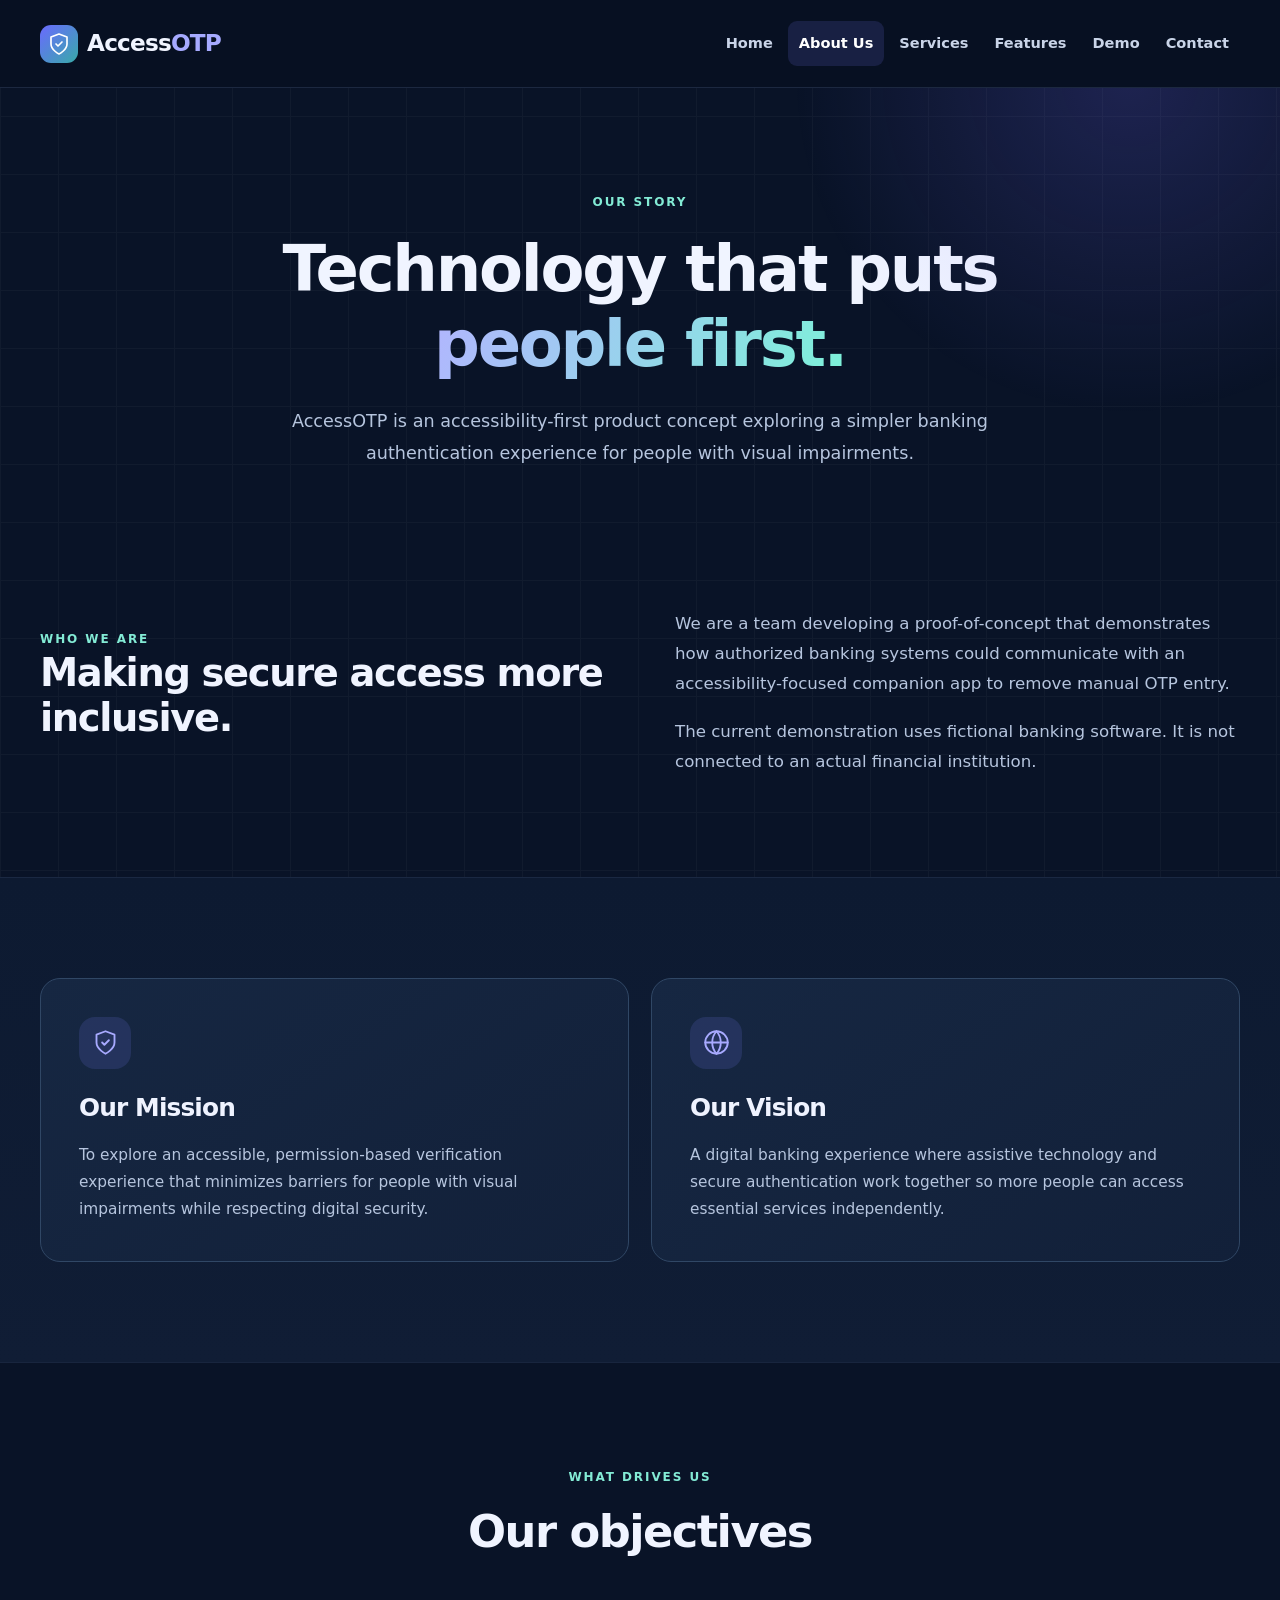
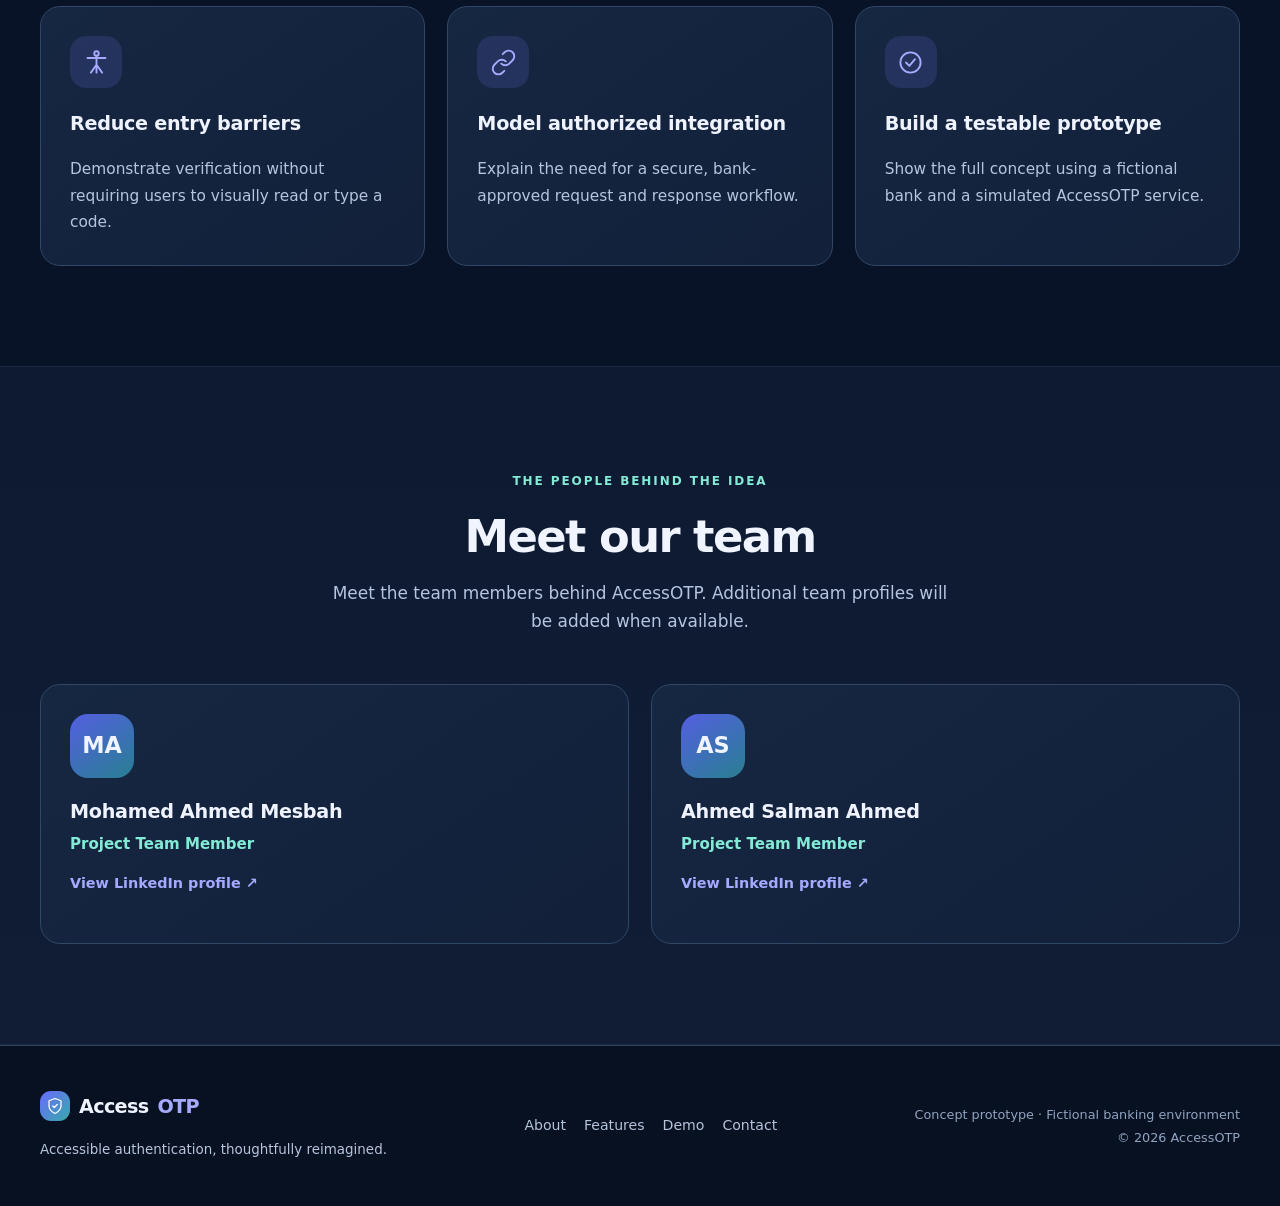
==== about.html @ 2754463b "Add files via upload Initial AccessOTP website" ====
<!doctype html>
<html lang="en">
<head>
  <meta charset="utf-8">
  <meta name="viewport" content="width=device-width, initial-scale=1">
  <meta name="theme-color" content="#091327">
  <meta name="description" content="Learn about AccessOTP, our mission, vision, project objectives, and the team building our accessible authentication concept.">
  <title>About our mission and team | AccessOTP</title>
  <link rel="icon" href="assets/favicon.svg" type="image/svg+xml">
  <link rel="stylesheet" href="style.css">
  <script defer src="config.js"></script>
  <script defer src="app.js"></script>
</head>
<body class="page-about">
  <a class="skip-link" href="#main-content">Skip to main content</a>
  <header class="site-header" id="site-header">
    <div class="container nav-inner">
      <a class="brand" href="index.html" aria-label="AccessOTP home">
        <span class="brand-mark" aria-hidden="true"><svg class="icon " viewBox="0 0 24 24" fill="none" stroke="currentColor" stroke-width="1.65" stroke-linecap="round" stroke-linejoin="round" aria-hidden="true"><path d="M12 22s8-4 8-10V5l-8-3-8 3v7c0 6 8 10 8 10Z"/><path d="m9 12 2 2 4-4"/></svg></span>
        <span>Access<span class="brand-accent">OTP</span></span>
      </a>
      <button type="button" class="menu-toggle" id="menu-toggle" aria-controls="site-nav" aria-expanded="false" aria-label="Open navigation menu">
        <span></span><span></span><span></span>
      </button>
      <nav class="site-nav" id="site-nav" aria-label="Main navigation">
      
        <a href="index.html" >Home</a>
      
        <a href="about.html" aria-current="page">About Us</a>
      
        <a href="services.html" >Services</a>
      
        <a href="features.html" >Features</a>
      
        <a href="demo.html" >Demo</a>
      
        <a href="contact.html" >Contact</a>
      
      </nav>
    </div>
  </header>
  <main id="main-content">
  
<section class="page-hero section-glow"><div class="container narrow"><span class="eyebrow">OUR STORY</span><h1>Technology that puts <span class="gradient-text">people first.</span></h1><p>AccessOTP is an accessibility-first product concept exploring a simpler banking authentication experience for people with visual impairments.</p></div></section>
<section class="section section-compact"><div class="container split about-intro"><div><span class="eyebrow">WHO WE ARE</span><h2>Making secure access more inclusive.</h2></div><div><p>We are a team developing a proof-of-concept that demonstrates how authorized banking systems could communicate with an accessibility-focused companion app to remove manual OTP entry.</p><p>The current demonstration uses fictional banking software. It is not connected to an actual financial institution.</p></div></div></section>
<section class="section alt-section"><div class="container cards two"><article class="card roomy"><div class="card-icon"><svg class="icon " viewBox="0 0 24 24" fill="none" stroke="currentColor" stroke-width="1.65" stroke-linecap="round" stroke-linejoin="round" aria-hidden="true"><path d="M12 22s8-4 8-10V5l-8-3-8 3v7c0 6 8 10 8 10Z"/><path d="m9 12 2 2 4-4"/></svg></div><h2>Our Mission</h2><p>To explore an accessible, permission-based verification experience that minimizes barriers for people with visual impairments while respecting digital security.</p></article><article class="card roomy"><div class="card-icon"><svg class="icon " viewBox="0 0 24 24" fill="none" stroke="currentColor" stroke-width="1.65" stroke-linecap="round" stroke-linejoin="round" aria-hidden="true"><circle cx="12" cy="12" r="10"/><path d="M2 12h20M12 2a15 15 0 0 1 0 20M12 2a15 15 0 0 0 0 20"/></svg></div><h2>Our Vision</h2><p>A digital banking experience where assistive technology and secure authentication work together so more people can access essential services independently.</p></article></div></section>
<section class="section"><div class="container"><div class="section-heading center"><span class="eyebrow">WHAT DRIVES US</span><h2>Our objectives</h2></div><div class="cards three"><article class="card"><div class="card-icon"><svg class="icon " viewBox="0 0 24 24" fill="none" stroke="currentColor" stroke-width="1.65" stroke-linecap="round" stroke-linejoin="round" aria-hidden="true"><circle cx="12" cy="4" r="2"/><path d="M4 8h16M12 6v15M7 21l5-7 5 7"/></svg></div><h3>Reduce entry barriers</h3><p>Demonstrate verification without requiring users to visually read or type a code.</p></article><article class="card"><div class="card-icon"><svg class="icon " viewBox="0 0 24 24" fill="none" stroke="currentColor" stroke-width="1.65" stroke-linecap="round" stroke-linejoin="round" aria-hidden="true"><path d="M10 13a5 5 0 0 0 7.1 0l3-3A5 5 0 0 0 13 2.9l-1.7 1.7M14 11a5 5 0 0 0-7.1 0l-3 3A5 5 0 1 0 11 21.1l1.7-1.7"/></svg></div><h3>Model authorized integration</h3><p>Explain the need for a secure, bank-approved request and response workflow.</p></article><article class="card"><div class="card-icon"><svg class="icon " viewBox="0 0 24 24" fill="none" stroke="currentColor" stroke-width="1.65" stroke-linecap="round" stroke-linejoin="round" aria-hidden="true"><circle cx="12" cy="12" r="9"/><path d="m8 12 3 3 5-6"/></svg></div><h3>Build a testable prototype</h3><p>Show the full concept using a fictional bank and a simulated AccessOTP service.</p></article></div></div></section>
<section class="section alt-section"><div class="container"><div class="section-heading center"><span class="eyebrow">THE PEOPLE BEHIND THE IDEA</span><h2>Meet our team</h2><p>Meet the team members behind AccessOTP. Additional team profiles will be added when available.</p></div><div class="cards two team-grid" id="team-grid" aria-label="Team members"></div></div></section>

  </main>
  <footer class="site-footer">
    <div class="container footer-inner">
      <div>
        <a class="brand brand-footer" href="index.html"><span class="brand-mark"><svg class="icon " viewBox="0 0 24 24" fill="none" stroke="currentColor" stroke-width="1.65" stroke-linecap="round" stroke-linejoin="round" aria-hidden="true"><path d="M12 22s8-4 8-10V5l-8-3-8 3v7c0 6 8 10 8 10Z"/><path d="m9 12 2 2 4-4"/></svg></span> Access<span class="brand-accent">OTP</span></a>
        <p>Accessible authentication, thoughtfully reimagined.</p>
      </div>
      <div class="footer-nav"><a href="about.html">About</a><a href="features.html">Features</a><a href="demo.html">Demo</a><a href="contact.html">Contact</a></div>
      <div class="footer-note">Concept prototype · Fictional banking environment<br>© 2026 AccessOTP</div>
    </div>
  </footer>
</body>
</html>
---- style.css ----
/* AccessOTP — static, accessible startup website */
:root{--bg:#091327;--bg-2:#0d1930;--surface:#12213c;--surface-2:#182b49;--line:#2b4061;--text:#f0f4ff;--muted:#b6c5de;--subtle:#93a6c4;--violet:#a6aaff;--accent:#7b75ff;--mint:#83ebd5;--radius:20px;--shadow:0 25px 90px rgba(0,0,0,.22)}
*{box-sizing:border-box}html{scroll-behavior:smooth}body{margin:0;background:var(--bg);color:var(--text);font:16px/1.65 system-ui,-apple-system,'Segoe UI',Arial,sans-serif;-webkit-font-smoothing:antialiased}body::before{content:"";position:fixed;inset:0;pointer-events:none;opacity:.035;background-image:linear-gradient(90deg,#fff 1px,transparent 1px),linear-gradient(#fff 1px,transparent 1px);background-size:58px 58px;z-index:-1}a{color:inherit}button,input,select,textarea{font:inherit}button{cursor:pointer}button:disabled{cursor:not-allowed}svg.icon{width:23px;height:23px;flex-shrink:0}p{color:var(--muted);margin:0 0 18px}h1,h2,h3{line-height:1.16;letter-spacing:-.035em;margin:0 0 20px}h1{font-size:clamp(2.7rem,5vw,4.6rem)}h2{font-size:clamp(2rem,3.5vw,3.1rem)}h3{font-size:1.2rem;letter-spacing:-.015em}strong{font-weight:700;color:var(--text)}.container{max-width:1200px;width:calc(100% - 48px);margin:0 auto}.narrow{max-width:850px;text-align:center}.skip-link{position:absolute;left:10px;top:-80px;z-index:1000;background:#fff;color:#0d1930;padding:12px 20px;border-radius:6px}.skip-link:focus{top:8px}:focus-visible{outline:3px solid var(--mint);outline-offset:4px}.site-header{height:88px;position:sticky;top:0;z-index:50;background:rgba(8,17,35,.97);border-bottom:1px solid rgba(112,136,185,.2);backdrop-filter:blur(18px)}.nav-inner{height:100%;display:flex;align-items:center;justify-content:space-between;gap:20px}.brand{font-weight:800;font-size:1.45rem;display:inline-flex;align-items:center;gap:9px;text-decoration:none;white-space:nowrap;letter-spacing:-.035em;color:var(--text)}.brand-accent{color:var(--violet)}.brand-mark{width:38px;height:38px;border-radius:11px;display:inline-grid;place-items:center;color:white;background:linear-gradient(135deg,#6a6aff,#38aaa9)}.brand-mark .icon{width:24px;height:24px}.site-nav{display:flex;align-items:center;gap:4px}.site-nav a{padding:10px 11px;border-radius:9px;text-decoration:none;font-size:.91rem;font-weight:600;color:#c9d4e8;transition:background .2s,color .2s}.site-nav a:hover,.site-nav a[aria-current=page]{color:white;background:rgba(124,120,255,.15)}.menu-toggle{display:none}.section{padding:100px 0}.section-compact{padding-top:72px}.alt-section{background:linear-gradient(180deg,#0d1a31,#101d35);border-top:1px solid rgba(114,139,180,.1);border-bottom:1px solid rgba(114,139,180,.1)}.section-glow{position:relative;overflow:hidden}.section-glow::before{content:"";position:absolute;width:700px;height:700px;right:-200px;top:-360px;border-radius:50%;background:radial-gradient(circle,rgba(114,102,248,.2),transparent 68%);pointer-events:none}.gradient-text{background:linear-gradient(115deg,#b2b5ff,#7cf2d8);color:transparent;-webkit-background-clip:text;background-clip:text}.eyebrow{display:inline-flex;align-items:center;gap:10px;color:var(--mint);font-size:.75rem;font-weight:800;letter-spacing:.16em;text-transform:uppercase}.eyebrow-dot{width:8px;height:8px;border-radius:50%;background:var(--mint);box-shadow:0 0 16px var(--mint)}.section-heading{max-width:720px;margin-bottom:46px}.section-heading h2{margin:17px 0}.section-heading.center{text-align:center;margin:0 auto 48px}.section-heading.center p{max-width:620px;margin:auto}.section-heading p{font-size:1.06rem}.hero-section{min-height:670px;display:flex;align-items:center;padding:98px 0 105px}.hero-grid{display:grid;grid-template-columns:1.1fr .9fr;align-items:center;gap:55px}.hero-content h1{margin:21px 0 26px;max-width:650px}.lead{font-size:1.14rem;line-height:1.85;max-width:635px}.button-group{display:flex;flex-wrap:wrap;gap:14px;margin:36px 0 27px}.btn{display:inline-flex;align-items:center;justify-content:center;gap:10px;padding:14px 23px;min-height:54px;border-radius:12px;text-decoration:none;font-weight:750;font-size:.96rem;border:1px solid transparent;transition:transform .2s,background .2s,box-shadow .2s}.btn .icon{width:19px;height:19px}.btn:hover{transform:translateY(-2px)}.btn-primary{color:#fff;background:linear-gradient(110deg,#6867f5,#555ee0);box-shadow:0 12px 30px rgba(93,94,246,.21)}.btn-primary:hover{box-shadow:0 14px 34px rgba(93,94,246,.33)}.btn-outline{color:var(--text);background:rgba(22,36,62,.8);border-color:#435980}.btn-outline:hover{background:#223454}.btn-text{border:0;background:transparent;color:var(--muted);min-height:44px}.btn-text:hover{color:white}.btn-full{width:100%}.hero-disclaimer{display:flex;align-items:center;gap:9px;color:#aec0d9;font-size:.86rem}.hero-disclaimer .icon{color:var(--mint);width:17px;height:17px}.hero-visual{min-height:470px;position:relative;display:flex;align-items:center;justify-content:center}.visual-orb{width:410px;height:410px;border-radius:50%;position:absolute;background:radial-gradient(circle at center,rgba(87,110,235,.26),rgba(44,186,174,.08) 52%,transparent 70%);filter:blur(4px)}.app-window{position:relative;z-index:1;border:1px solid #3c5275;background:linear-gradient(165deg,#192843,#111e35);border-radius:24px;box-shadow:var(--shadow);padding:22px;width:100%;max-width:420px;transform:rotate(-2deg)}.window-title{display:flex;align-items:center;gap:11px;font-weight:750;font-size:1.03rem;padding-bottom:22px;border-bottom:1px solid #334660}.window-icon{display:grid;place-items:center;width:43px;height:43px;border-radius:12px;color:#a8f3e4;background:#1b4351}.window-title small,.mini-user small,.mini-pulse small,.floating-token small{display:block;color:#97abc8;font-size:.72rem;font-weight:500}.window-dots{margin-left:auto;color:#8b9ab6}.mini-label{color:#9aafd2;font-size:.72rem;letter-spacing:.12em;font-weight:800;padding:22px 0 16px}.mini-user{display:flex;align-items:center;gap:12px;font-weight:650;padding-bottom:20px}.round-avatar{display:grid;place-items:center;width:42px;height:42px;border-radius:50%;background:#273b5b}.round-avatar .icon{width:21px}.mini-pulse{display:flex;align-items:center;gap:12px;padding:15px;background:#142e43;border:1px solid #367274;border-radius:13px;font-size:.83rem;font-weight:650}.pulse-ring{color:#79e6d6}.mini-pulse small{font-size:.7rem}.mini-success{display:flex;align-items:center;gap:8px;color:#9af2df;font-size:.88rem;margin-top:18px;font-weight:700}.mini-success .icon{width:19px}.floating-token{display:flex;align-items:center;gap:12px;position:absolute;bottom:7px;left:-34px;z-index:2;background:#243552;border:1px solid #58789d;padding:14px 17px;border-radius:18px;box-shadow:var(--shadow);font-size:.94rem}.floating-token-icon{display:grid;place-items:center;color:#c1bdff}.check-pill{display:grid;place-items:center;margin-left:12px;color:var(--mint)}.cards{display:grid;gap:22px}.cards.three{grid-template-columns:repeat(3,minmax(0,1fr))}.cards.two{grid-template-columns:repeat(2,minmax(0,1fr))}.card{background:linear-gradient(145deg,#162742,#122039);border:1px solid #304765;border-radius:var(--radius);padding:29px;min-width:0;transition:transform .2s,border-color .2s}.card:hover{transform:translateY(-4px);border-color:#716fe1}.card.roomy{padding:38px}.card-icon{width:52px;height:52px;display:grid;place-items:center;border-radius:16px;background:rgba(122,125,255,.15);color:#a8aaff;margin-bottom:25px}.card-icon .icon{width:27px;height:27px}.card h3,.card h2{color:#eff3ff}.card p{font-size:.96rem;line-height:1.75;margin-bottom:0}.card h2{font-size:1.55rem}.split{display:grid;grid-template-columns:1fr 1fr;gap:70px;align-items:center}.split>div>p{font-size:1.04rem;line-height:1.8}.process-list{list-style:none;padding:0;margin:0;display:grid;gap:13px}.process-list li{display:flex;gap:18px;padding:20px 24px;border:1px solid #334767;background:#172741;border-radius:17px}.step-num{font-size:.86rem;font-weight:850;color:var(--mint);letter-spacing:.06em}.process-list h3{font-size:1.08rem;margin-bottom:7px}.process-list p{font-size:.94rem;margin:0}.text-link{display:inline-flex;align-items:center;gap:9px;text-decoration:none;color:var(--mint);font-weight:800;margin-top:10px}.text-link:hover{text-decoration:underline}.text-link .icon{width:18px}.cta-banner{display:flex;align-items:center;justify-content:space-between;gap:30px;padding:48px 54px;border:1px solid #495e9c;border-radius:28px;background:radial-gradient(ellipse at 90% -10%,rgba(98,100,221,.38),transparent 58%),linear-gradient(120deg,#1c3154,#162643)}.cta-banner h2{font-size:clamp(1.6rem,2.5vw,2.45rem);margin:12px 0}.cta-banner p{margin:0}.cta-banner .btn{flex-shrink:0}.page-hero{padding:100px 0 67px}.page-hero h1{margin:18px auto 24px;max-width:900px}.page-hero p{font-size:1.1rem;max-width:780px;margin:0 auto;line-height:1.85}.about-intro h2{font-size:clamp(1.9rem,3vw,2.65rem)}.about-intro p:last-child{margin-bottom:0}.team-card{min-height:260px}.team-avatar{width:64px;height:64px;display:grid;place-items:center;border-radius:18px;margin-bottom:23px;font-size:1.4rem;font-weight:800;background:linear-gradient(145deg,#545fe1,#287f91)}.team-card h3{margin-bottom:8px}.team-card .role{color:var(--mint);font-weight:650;font-size:.94rem}.team-card .team-link{display:inline-flex;margin-top:15px;text-decoration:none;color:var(--violet);font-weight:700;font-size:.9rem}.team-card .team-link:hover{text-decoration:underline}.team-card .pending{margin-top:15px;color:var(--subtle);font-size:.84rem}.micro-tag{display:inline-block;font-size:.75rem;font-weight:800;letter-spacing:.05em;margin-top:22px;color:#98e9d4;border:1px solid #2b7774;background:#143637;padding:5px 10px;border-radius:100px}.integrity-panel{padding:36px;background:linear-gradient(150deg,#182e48,#18233f);border:1px solid #3a516e;border-radius:22px;display:grid;gap:22px}.integrity-panel>div{display:flex;align-items:start;gap:14px;color:#d5e0f3;font-weight:600}.integrity-panel .icon{color:var(--mint);width:21px}.info-card{background:#12243c}.info-card .eyebrow{font-size:.68rem}.info-card h3{margin-top:18px}.demo-heading{padding-bottom:50px}.prototype-notice{display:inline-flex;align-items:center;justify-content:center;gap:8px;background:#143338;border:1px solid #2a676c;padding:9px 15px;border-radius:100px;margin-top:22px;color:#a5f2df;font-size:.84rem;font-weight:700}.prototype-notice .icon{width:18px;height:18px}.demo-layout{display:grid;grid-template-columns:minmax(0,1fr) 74px minmax(0,1fr);gap:14px;align-items:center;max-width:1010px}.mock-app{background:linear-gradient(145deg,#172843,#101b31);border:1px solid #3b506f;border-radius:24px;overflow:hidden;min-height:480px;box-shadow:0 20px 60px rgba(0,0,0,.17)}.mock-topbar{display:flex;justify-content:space-between;align-items:center;padding:18px 23px;border-bottom:1px solid #344862}.app-brand{display:inline-flex;gap:9px;align-items:center;font-weight:850}.app-brand .icon{width:21px;color:var(--violet)}.demo-label{font-size:.64rem;letter-spacing:.13em;font-weight:850;color:var(--mint);background:#1b383f;padding:6px 9px;border-radius:30px}.mock-body{padding:34px 30px;text-align:center}.mock-body h2{font-size:1.65rem;margin:15px 0 13px}.mock-body>p{font-size:.9rem;min-height:49px}.bank-emblem,.access-emblem{margin:0 auto;display:grid;place-items:center;width:63px;height:63px;background:#273b67;border-radius:18px;color:#a5aaff}.access-emblem{background:#184e4d;color:#a2efe0}.bank-emblem .icon,.access-emblem .icon{width:33px;height:33px}.bank-account{display:grid;grid-template-columns:25px 1fr;column-gap:9px;text-align:left;align-items:center;padding:13px 16px;background:#202e48;border:1px solid #344a6c;border-radius:11px;margin:24px 0 14px;font-size:.91rem;font-weight:700}.bank-account>span{grid-row:span 2;color:var(--violet)}.bank-account small{grid-column:2;font-size:.75rem;color:var(--subtle);font-weight:400}.mock-state{min-height:42px;color:#b6c5df;font-weight:700;margin:10px 0 14px}.mock-state.is-success{color:var(--mint)}.demo-connector{display:flex;align-items:center;justify-content:center;gap:4px;color:var(--mint)}.demo-connector>.icon{width:25px}.connector-line{height:2px;flex:1;background:#346a83}.verification-stage{padding:25px 15px;background:#102c38;border:1px solid #315965;border-radius:16px;display:flex;flex-direction:column;align-items:center;gap:7px;margin-top:34px;min-height:151px}.verification-stage>span{color:var(--mint)}.verification-stage strong{font-size:1.02rem}.verification-stage small{color:#a8c6d0;font-size:.79rem}.demo-footnote{font-size:.76rem;color:var(--subtle);margin-top:20px}.timeline{list-style:none;max-width:820px;margin:0 auto;padding:0;display:grid;gap:14px}.timeline-item{display:flex;align-items:start;gap:20px;padding:20px 26px;border:1px solid #344767;border-radius:16px;background:#162740;opacity:.67;transition:opacity .2s,border-color .2s}.timeline-item>span{font-weight:850;color:var(--violet)}.timeline-item h3{font-size:1rem;margin-bottom:5px}.timeline-item p{font-size:.9rem;margin:0}.timeline-item.is-active{opacity:1;border-color:#8785ff;background:#273253}.timeline-item.is-done{opacity:1;border-color:#307b71}.timeline-item.is-done>span{color:var(--mint)}.demo-live-status{margin:28px auto 0;padding:14px 22px;max-width:820px;border-radius:12px;background:#17243e;text-align:center;font-weight:700;color:#c5d6f4;min-height:54px}.demo-explainer{max-width:890px;margin:0 auto;padding:40px;border:1px solid #374c6a;background:#152641;border-radius:22px}.demo-explainer h2{font-size:1.85rem;margin-top:12px}.demo-explainer p{margin:0}.contact-layout{display:grid;grid-template-columns:.93fr 1.07fr;gap:32px;align-items:start}.contact-panel,.form-panel{padding:38px;background:#152541;border:1px solid #334968;border-radius:24px}.contact-panel h2,.form-panel h2{font-size:1.95rem;margin:15px 0}.contact-method{display:flex;align-items:flex-start;gap:16px;margin-top:32px}.contact-method .card-icon{width:45px;height:45px;margin:0;flex-shrink:0}.contact-method h3{margin-bottom:8px;font-size:1.08rem}.contact-method small{color:var(--subtle);font-size:.83rem}.contact-method a{color:#bcbaff;text-decoration:none;overflow-wrap:anywhere}.contact-method a:hover{text-decoration:underline}.muted{color:var(--subtle)}.contact-hint{margin-top:40px;border-top:1px solid #354766;padding-top:24px;display:flex;gap:12px;align-items:start;color:#b8cadf;font-size:.86rem}.contact-hint .icon{width:19px;color:var(--mint)}.contact-socials{display:grid;gap:9px}.form-panel>p{font-size:.96rem}.form-field{display:flex;flex-direction:column;gap:8px;margin:20px 0}.form-field label{font-size:.91rem;font-weight:750}.form-field input,.form-field textarea,.form-field select{width:100%;min-height:50px;border-radius:10px;background:#0a172b;border:1px solid #526987;color:white;padding:12px 15px;resize:vertical;outline:none}.form-field input::placeholder,.form-field textarea::placeholder{color:#94a7c1}.form-field select{appearance:auto}.form-field :is(input,textarea,select):focus{border-color:var(--mint);outline:2px solid rgba(131,235,213,.4);outline-offset:2px}.form-status{font-size:.83rem;color:#bdcbe0;margin-top:14px;line-height:1.5}.form-status.is-error{color:#ffbfca}.form-status.is-success{color:var(--mint)}.visually-hidden{position:absolute!important;width:1px;height:1px;padding:0;margin:-1px;overflow:hidden;clip:rect(0,0,0,0);white-space:nowrap;border:0}.site-footer{border-top:1px solid #334361;background:#071121;padding:45px 0}.footer-inner{display:flex;gap:35px;justify-content:space-between;align-items:center}.brand-footer{font-size:1.2rem}.brand-footer .brand-mark{width:30px;height:30px}.brand-footer .icon{width:18px}.footer-inner p{font-size:.84rem;margin:12px 0 0}.footer-nav{display:flex;flex-wrap:wrap;gap:18px}.footer-nav a{text-decoration:none;color:#b5c4dd;font-size:.88rem}.footer-nav a:hover{color:white}.footer-note{text-align:right;color:#91a3c0;font-size:.8rem;line-height:1.8}
@media(max-width:1020px){.hero-grid{gap:25px}.site-nav a{padding:9px 7px;font-size:.84rem}.floating-token{left:0}.split{gap:35px}.cards.three{gap:16px}.card{padding:24px}}
@media(max-width:780px){.container{width:calc(100% - 36px)}.site-header{height:76px}.menu-toggle{display:flex;width:44px;height:44px;padding:10px;background:#1c2c4a;border:1px solid #3c5272;border-radius:9px;flex-direction:column;justify-content:space-around;align-items:center}.menu-toggle span{width:20px;height:2px;border-radius:2px;background:white}.site-nav{display:none;position:absolute;top:76px;left:0;right:0;flex-direction:column;align-items:stretch;padding:12px 18px 22px;background:#091327;border-bottom:1px solid #344b66;box-shadow:0 20px 35px #050d1c}.site-nav.is-open{display:flex}.site-nav a{font-size:1rem;padding:13px}.hero-section{min-height:auto;padding:72px 0 60px}.hero-grid{grid-template-columns:1fr}.hero-content{text-align:center}.hero-content h1{max-width:100%}.hero-content .lead{max-width:700px}.button-group,.hero-disclaimer{justify-content:center}.hero-visual{min-height:460px}.app-window{max-width:390px}.section{padding:70px 0}.section-compact{padding-top:50px}.page-hero{padding:70px 0 48px}.split{grid-template-columns:1fr;gap:28px}.cards.three{grid-template-columns:repeat(2,minmax(0,1fr))}.cta-banner{flex-direction:column;text-align:center;padding:36px 28px}.cta-banner .btn{flex-shrink:1}.demo-layout{grid-template-columns:1fr;max-width:550px}.demo-connector{transform:rotate(90deg);height:34px;justify-content:center}.mock-app{min-height:auto}.contact-layout{grid-template-columns:1fr}.footer-inner{flex-direction:column;text-align:center}.footer-note{text-align:center}}
@media(max-width:540px){h1{font-size:clamp(2.45rem,9vw,3.15rem)}h2{font-size:clamp(1.8rem,7vw,2.4rem)}.cards.three,.cards.two{grid-template-columns:1fr}.hero-content .lead{font-size:1.05rem}.button-group{flex-direction:column}.button-group>.btn{width:100%}.hero-visual{min-height:370px}.app-window{max-width:320px;padding:17px}.floating-token{bottom:0;left:0;padding:10px 12px}.floating-token .check-pill{margin-left:3px}.section-heading.center{margin-bottom:30px}.card.roomy{padding:26px}.page-hero p{font-size:1rem}.contact-panel,.form-panel{padding:24px}.demo-explainer{padding:26px}.prototype-notice{font-size:.74rem}.mock-body{padding:28px 20px}.timeline-item{padding:16px}.footer-nav{justify-content:center}}
@media(prefers-reduced-motion:reduce){*,*::before,*::after{scroll-behavior:auto!important;transition:none!important;animation:none!important}}

/* DemoBank fictional login, added for the two-stage sample workflow */
.demo-credentials{display:grid;gap:4px;text-align:left;padding:13px 16px;margin:15px 0;border:1px solid #3c6571;border-radius:12px;background:#112d3c;color:#cceee7;font-size:.88rem}
.demo-credentials strong{font-size:.86rem;color:#a6f4e3}
.demo-credentials code{font-size:.95rem;font-weight:750;background:#173d4c;border-radius:4px;padding:1px 5px;color:#fff;overflow-wrap:anywhere}
.bank-login-form{display:grid;gap:9px;text-align:left;margin-top:20px}
.bank-login-form label{font-size:.88rem;font-weight:750;color:#eff4ff}
.bank-login-form input{width:100%;border:1px solid #566887;border-radius:10px;background:#0e1a30;color:#fff;padding:12px 14px;font-size:1rem;min-height:47px}
.bank-login-form input::placeholder{color:#a2b2cc}
.bank-login-form .btn{margin-top:8px}
.login-error{margin:2px 0 0;padding:11px 12px;border:1px solid #b56b78;color:#ffe0e1;background:#522431;border-radius:9px;font-size:.85rem;line-height:1.5}
[hidden]{display:none!important}
.bank-dashboard{display:grid;justify-items:center;gap:13px;padding:22px 14px;margin:16px 0;border-radius:15px;border:1px solid #318c81;background:#123733;color:#b5f4e7}
.bank-dashboard .icon{width:40px;height:40px;color:#82ebd5}
.bank-dashboard strong{font-size:1.12rem;color:#e8fff8}
.bank-dashboard span{font-size:.89rem;line-height:1.6}
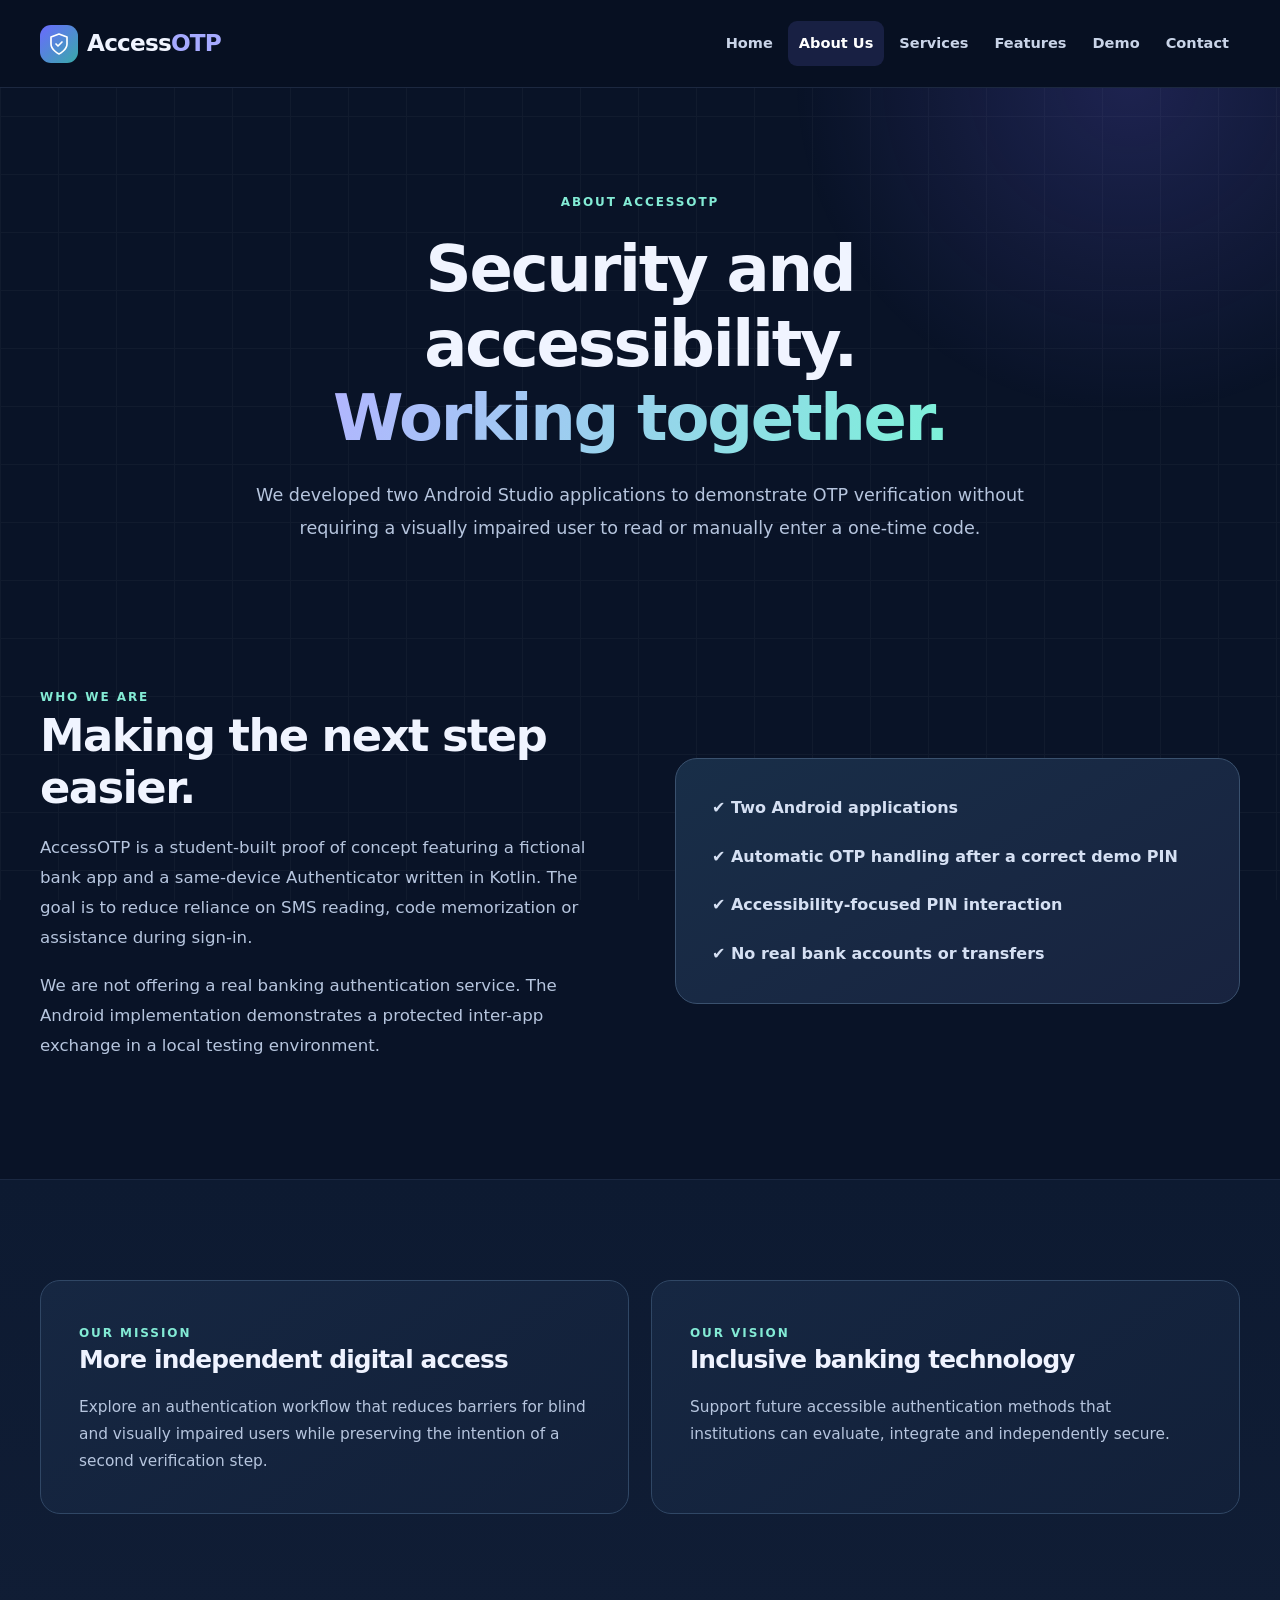
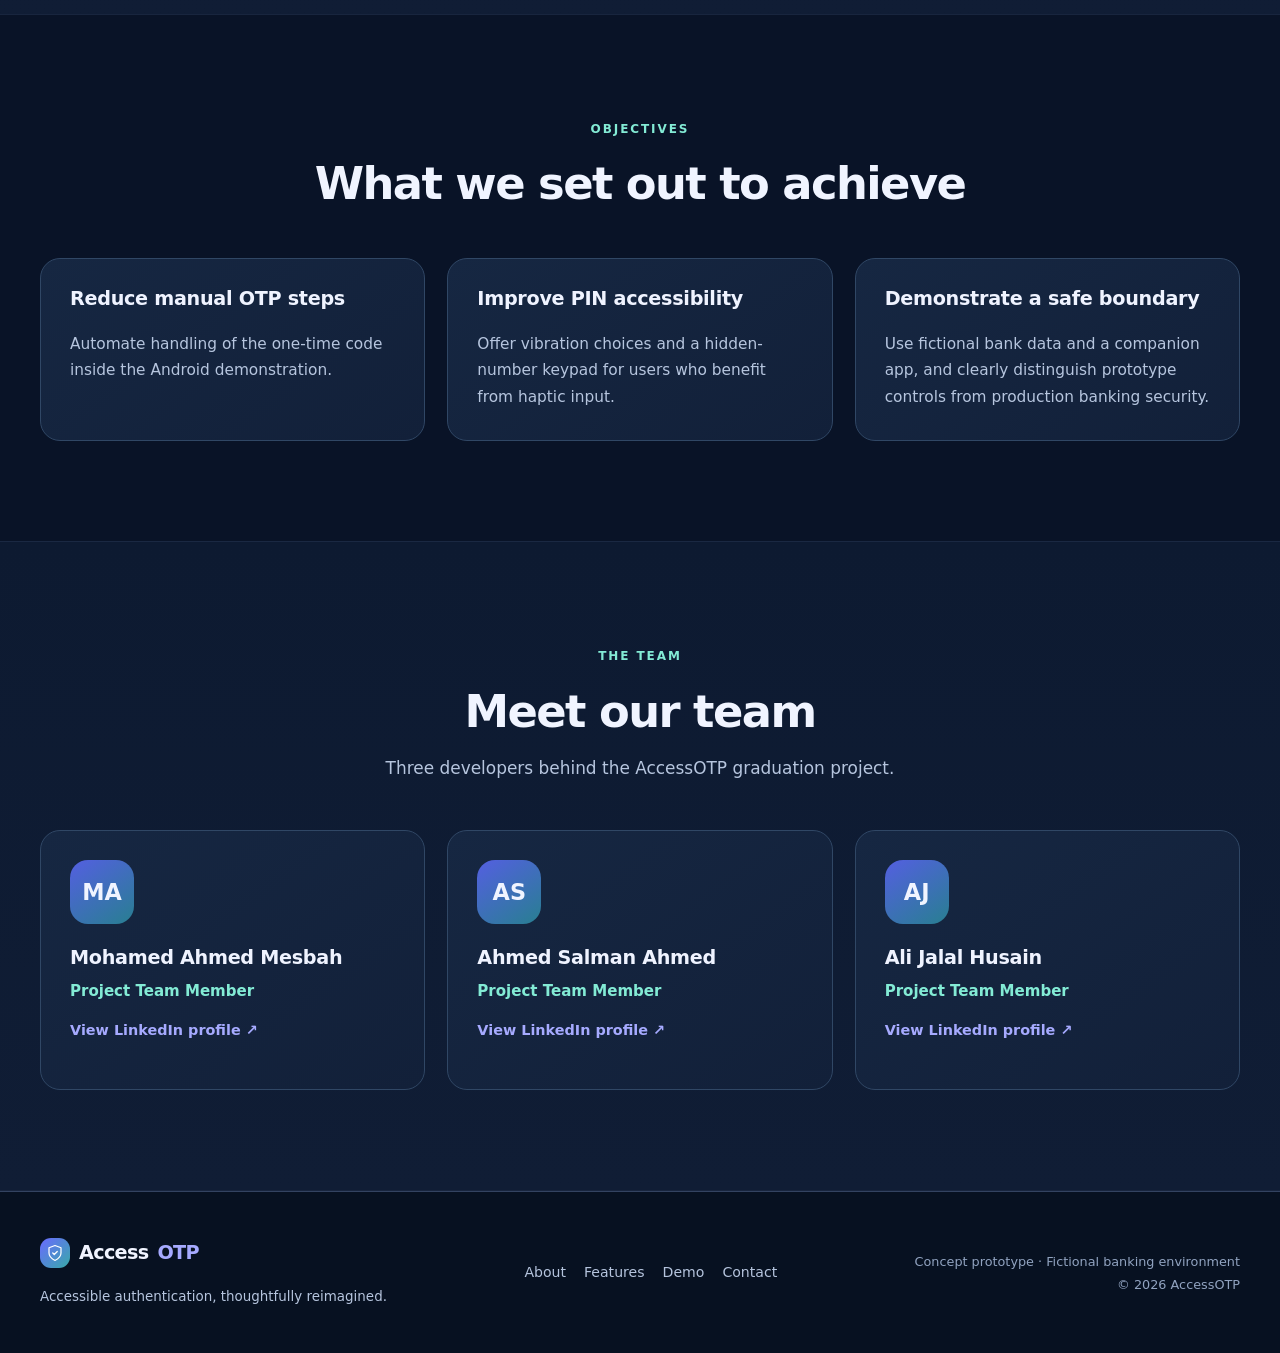
==== commit 3b425545: "Add files via upload" ====
--- a/about.html
+++ b/about.html
@@ -1,62 +1,54 @@
-<!doctype html>
+<!DOCTYPE html>
+
 <html lang="en">
 <head>
-  <meta charset="utf-8">
-  <meta name="viewport" content="width=device-width, initial-scale=1">
-  <meta name="theme-color" content="#091327">
-  <meta name="description" content="Learn about AccessOTP, our mission, vision, project objectives, and the team building our accessible authentication concept.">
-  <title>About our mission and team | AccessOTP</title>
-  <link rel="icon" href="assets/favicon.svg" type="image/svg+xml">
-  <link rel="stylesheet" href="style.css">
-  <script defer src="config.js"></script>
-  <script defer src="app.js"></script>
+<meta charset="utf-8"/>
+<meta content="width=device-width, initial-scale=1" name="viewport"/>
+<meta content="#091327" name="theme-color"/>
+<meta content="About the AccessOTP team and its two Android Studio applications for accessible OTP authentication." name="description"/>
+<title>About our mission and team | AccessOTP</title>
+<link href="assets/favicon.svg" rel="icon" type="image/svg+xml"/>
+<link href="style.css" rel="stylesheet"/>
+<script defer="" src="config.js"></script>
+<script defer="" src="app.js"></script>
 </head>
 <body class="page-about">
-  <a class="skip-link" href="#main-content">Skip to main content</a>
-  <header class="site-header" id="site-header">
-    <div class="container nav-inner">
-      <a class="brand" href="index.html" aria-label="AccessOTP home">
-        <span class="brand-mark" aria-hidden="true"><svg class="icon " viewBox="0 0 24 24" fill="none" stroke="currentColor" stroke-width="1.65" stroke-linecap="round" stroke-linejoin="round" aria-hidden="true"><path d="M12 22s8-4 8-10V5l-8-3-8 3v7c0 6 8 10 8 10Z"/><path d="m9 12 2 2 4-4"/></svg></span>
-        <span>Access<span class="brand-accent">OTP</span></span>
-      </a>
-      <button type="button" class="menu-toggle" id="menu-toggle" aria-controls="site-nav" aria-expanded="false" aria-label="Open navigation menu">
-        <span></span><span></span><span></span>
-      </button>
-      <nav class="site-nav" id="site-nav" aria-label="Main navigation">
-      
-        <a href="index.html" >Home</a>
-      
-        <a href="about.html" aria-current="page">About Us</a>
-      
-        <a href="services.html" >Services</a>
-      
-        <a href="features.html" >Features</a>
-      
-        <a href="demo.html" >Demo</a>
-      
-        <a href="contact.html" >Contact</a>
-      
-      </nav>
-    </div>
-  </header>
-  <main id="main-content">
-  
-<section class="page-hero section-glow"><div class="container narrow"><span class="eyebrow">OUR STORY</span><h1>Technology that puts <span class="gradient-text">people first.</span></h1><p>AccessOTP is an accessibility-first product concept exploring a simpler banking authentication experience for people with visual impairments.</p></div></section>
-<section class="section section-compact"><div class="container split about-intro"><div><span class="eyebrow">WHO WE ARE</span><h2>Making secure access more inclusive.</h2></div><div><p>We are a team developing a proof-of-concept that demonstrates how authorized banking systems could communicate with an accessibility-focused companion app to remove manual OTP entry.</p><p>The current demonstration uses fictional banking software. It is not connected to an actual financial institution.</p></div></div></section>
-<section class="section alt-section"><div class="container cards two"><article class="card roomy"><div class="card-icon"><svg class="icon " viewBox="0 0 24 24" fill="none" stroke="currentColor" stroke-width="1.65" stroke-linecap="round" stroke-linejoin="round" aria-hidden="true"><path d="M12 22s8-4 8-10V5l-8-3-8 3v7c0 6 8 10 8 10Z"/><path d="m9 12 2 2 4-4"/></svg></div><h2>Our Mission</h2><p>To explore an accessible, permission-based verification experience that minimizes barriers for people with visual impairments while respecting digital security.</p></article><article class="card roomy"><div class="card-icon"><svg class="icon " viewBox="0 0 24 24" fill="none" stroke="currentColor" stroke-width="1.65" stroke-linecap="round" stroke-linejoin="round" aria-hidden="true"><circle cx="12" cy="12" r="10"/><path d="M2 12h20M12 2a15 15 0 0 1 0 20M12 2a15 15 0 0 0 0 20"/></svg></div><h2>Our Vision</h2><p>A digital banking experience where assistive technology and secure authentication work together so more people can access essential services independently.</p></article></div></section>
-<section class="section"><div class="container"><div class="section-heading center"><span class="eyebrow">WHAT DRIVES US</span><h2>Our objectives</h2></div><div class="cards three"><article class="card"><div class="card-icon"><svg class="icon " viewBox="0 0 24 24" fill="none" stroke="currentColor" stroke-width="1.65" stroke-linecap="round" stroke-linejoin="round" aria-hidden="true"><circle cx="12" cy="4" r="2"/><path d="M4 8h16M12 6v15M7 21l5-7 5 7"/></svg></div><h3>Reduce entry barriers</h3><p>Demonstrate verification without requiring users to visually read or type a code.</p></article><article class="card"><div class="card-icon"><svg class="icon " viewBox="0 0 24 24" fill="none" stroke="currentColor" stroke-width="1.65" stroke-linecap="round" stroke-linejoin="round" aria-hidden="true"><path d="M10 13a5 5 0 0 0 7.1 0l3-3A5 5 0 0 0 13 2.9l-1.7 1.7M14 11a5 5 0 0 0-7.1 0l-3 3A5 5 0 1 0 11 21.1l1.7-1.7"/></svg></div><h3>Model authorized integration</h3><p>Explain the need for a secure, bank-approved request and response workflow.</p></article><article class="card"><div class="card-icon"><svg class="icon " viewBox="0 0 24 24" fill="none" stroke="currentColor" stroke-width="1.65" stroke-linecap="round" stroke-linejoin="round" aria-hidden="true"><circle cx="12" cy="12" r="9"/><path d="m8 12 3 3 5-6"/></svg></div><h3>Build a testable prototype</h3><p>Show the full concept using a fictional bank and a simulated AccessOTP service.</p></article></div></div></section>
-<section class="section alt-section"><div class="container"><div class="section-heading center"><span class="eyebrow">THE PEOPLE BEHIND THE IDEA</span><h2>Meet our team</h2><p>Meet the team members behind AccessOTP. Additional team profiles will be added when available.</p></div><div class="cards two team-grid" id="team-grid" aria-label="Team members"></div></div></section>
-
-  </main>
-  <footer class="site-footer">
-    <div class="container footer-inner">
-      <div>
-        <a class="brand brand-footer" href="index.html"><span class="brand-mark"><svg class="icon " viewBox="0 0 24 24" fill="none" stroke="currentColor" stroke-width="1.65" stroke-linecap="round" stroke-linejoin="round" aria-hidden="true"><path d="M12 22s8-4 8-10V5l-8-3-8 3v7c0 6 8 10 8 10Z"/><path d="m9 12 2 2 4-4"/></svg></span> Access<span class="brand-accent">OTP</span></a>
-        <p>Accessible authentication, thoughtfully reimagined.</p>
-      </div>
-      <div class="footer-nav"><a href="about.html">About</a><a href="features.html">Features</a><a href="demo.html">Demo</a><a href="contact.html">Contact</a></div>
-      <div class="footer-note">Concept prototype · Fictional banking environment<br>© 2026 AccessOTP</div>
-    </div>
-  </footer>
+<a class="skip-link" href="#main-content">Skip to main content</a>
+<header class="site-header" id="site-header">
+<div class="container nav-inner">
+<a aria-label="AccessOTP home" class="brand" href="index.html">
+<span aria-hidden="true" class="brand-mark"><svg aria-hidden="true" class="icon" fill="none" stroke="currentColor" stroke-linecap="round" stroke-linejoin="round" stroke-width="1.65" viewbox="0 0 24 24"><path d="M12 22s8-4 8-10V5l-8-3-8 3v7c0 6 8 10 8 10Z"></path><path d="m9 12 2 2 4-4"></path></svg></span>
+<span>Access<span class="brand-accent">OTP</span></span>
+</a>
+<button aria-controls="site-nav" aria-expanded="false" aria-label="Open navigation menu" class="menu-toggle" id="menu-toggle" type="button">
+<span></span><span></span><span></span>
+</button>
+<nav aria-label="Main navigation" class="site-nav" id="site-nav">
+<a href="index.html">Home</a>
+<a aria-current="page" href="about.html">About Us</a>
+<a href="services.html">Services</a>
+<a href="features.html">Features</a>
+<a href="demo.html">Demo</a>
+<a href="contact.html">Contact</a>
+</nav>
+</div>
+</header>
+<main id="main-content">
+<section class="page-hero section-glow"><div class="container narrow"><span class="eyebrow">ABOUT ACCESSOTP</span><h1>Security and accessibility.<br/><span class="gradient-text">Working together.</span></h1><p>We developed two Android Studio applications to demonstrate OTP verification without requiring a visually impaired user to read or manually enter a one-time code.</p></div></section>
+<section class="section section-compact"><div class="container split"><div><span class="eyebrow">WHO WE ARE</span><h2>Making the next step easier.</h2><p>AccessOTP is a student-built proof of concept featuring a fictional bank app and a same-device Authenticator written in Kotlin. The goal is to reduce reliance on SMS reading, code memorization or assistance during sign-in.</p><p>We are not offering a real banking authentication service. The Android implementation demonstrates a protected inter-app exchange in a local testing environment.</p></div><div class="integrity-panel"><div>✔ Two Android applications</div><div>✔ Automatic OTP handling after a correct demo PIN</div><div>✔ Accessibility-focused PIN interaction</div><div>✔ No real bank accounts or transfers</div></div></div></section>
+<section class="section alt-section"><div class="container cards two"><article class="card roomy"><span class="eyebrow">OUR MISSION</span><h2>More independent digital access</h2><p>Explore an authentication workflow that reduces barriers for blind and visually impaired users while preserving the intention of a second verification step.</p></article><article class="card roomy"><span class="eyebrow">OUR VISION</span><h2>Inclusive banking technology</h2><p>Support future accessible authentication methods that institutions can evaluate, integrate and independently secure.</p></article></div></section>
+<section class="section"><div class="container"><div class="section-heading center"><span class="eyebrow">OBJECTIVES</span><h2>What we set out to achieve</h2></div><div class="cards three"><article class="card"><h3>Reduce manual OTP steps</h3><p>Automate handling of the one-time code inside the Android demonstration.</p></article><article class="card"><h3>Improve PIN accessibility</h3><p>Offer vibration choices and a hidden-number keypad for users who benefit from haptic input.</p></article><article class="card"><h3>Demonstrate a safe boundary</h3><p>Use fictional bank data and a companion app, and clearly distinguish prototype controls from production banking security.</p></article></div></div></section>
+<section class="section alt-section"><div class="container"><div class="section-heading center"><span class="eyebrow">THE TEAM</span><h2>Meet our team</h2><p>Three developers behind the AccessOTP graduation project.</p></div><div class="cards three" id="team-grid"></div></div></section>
+</main>
+<footer class="site-footer">
+<div class="container footer-inner">
+<div>
+<a class="brand brand-footer" href="index.html"><span class="brand-mark"><svg aria-hidden="true" class="icon" fill="none" stroke="currentColor" stroke-linecap="round" stroke-linejoin="round" stroke-width="1.65" viewbox="0 0 24 24"><path d="M12 22s8-4 8-10V5l-8-3-8 3v7c0 6 8 10 8 10Z"></path><path d="m9 12 2 2 4-4"></path></svg></span> Access<span class="brand-accent">OTP</span></a>
+<p>Accessible authentication, thoughtfully reimagined.</p>
+</div>
+<div class="footer-nav"><a href="about.html">About</a><a href="features.html">Features</a><a href="demo.html">Demo</a><a href="contact.html">Contact</a></div>
+<div class="footer-note">Concept prototype · Fictional banking environment<br/>© 2026 AccessOTP</div>
+</div>
+</footer>
 </body>
 </html>
--- a/style.css
+++ b/style.css
@@ -21,3 +21,96 @@
 .bank-dashboard .icon{width:40px;height:40px;color:#82ebd5}
 .bank-dashboard strong{font-size:1.12rem;color:#e8fff8}
 .bank-dashboard span{font-size:.89rem;line-height:1.6}
+
+/* AccessOTP trusted-device demo — UI simulation, not real device enrollment */
+.trusted-device-card {
+  padding: 18px; margin: 18px 0; text-align: left;
+  background: linear-gradient(145deg,#132b39,#15263f);
+  border: 1px solid #44757a; border-radius: 16px;
+}
+.trusted-device-top { display: flex; align-items:center; gap:10px; flex-wrap:wrap; }
+.trusted-device-icon { font-size: 1.35rem; flex: 0 0 auto; }
+.trusted-device-heading { flex: 1 1 115px; min-width: 0; }
+.trusted-device-heading strong { display:block; font-size:.98rem; }
+.trusted-device-heading small { display:block; color:#bacce1; font-size:.74rem; }
+.device-trust-badge { display:inline-flex; align-items:center; justify-content:center; font-weight:800;
+  font-size:.74rem; color:#ffd5da; background:#522a39; border:1px solid #a66b7c;
+  padding:5px 11px; border-radius:99px; white-space:nowrap; }
+.device-trust-badge.is-trusted { color:#a3f5db; background:#103e35; border-color:#399e87; }
+.trusted-device-card p { color:#c4d3e5; font-size:.85rem; line-height:1.55; margin:13px 0; }
+.trusted-device-button { width:100%; min-height:44px; padding:10px 12px; font-size:.85rem; text-align:center; }
+.device-trust-note { display:block; color:#b2c5d7; margin-top:11px; font-size:.75rem; line-height:1.55; }
+.access-device-pill { margin:21px 0 0; padding:10px 12px; font-size:.84rem; line-height:1.5;
+  background:#3e2939; color:#ffced3; border:1px solid #9b647a; border-radius:11px; font-weight:750; }
+.access-device-pill.is-trusted { background:#123b36; color:#a3f5db; border-color:#3a857d; }
+/* On narrow screens, rotate only the arrow, never the wide flex container.
+   This fixes the long vertical line over the DemoBank and AccessOTP cards. */
+@media (max-width:780px) {
+  .page-demo .demo-connector { transform:none; height:56px; min-height:56px; width:100%;
+    display:flex; align-items:center; justify-content:center; gap:0; overflow:hidden; }
+  .page-demo .demo-connector .connector-line { display:none; }
+  .page-demo .demo-connector svg.icon { width:28px; height:28px; transform:rotate(90deg); }
+}
+@media (max-width:540px) {
+  .trusted-device-card { padding:15px 13px; }
+  .device-trust-badge { padding:5px 9px; font-size:.7rem; }
+}
+
+/* Android-matched web walkthrough — mock interactions only, separate from Android security. */
+.matched-heading .prototype-notice{max-width:790px;margin:24px auto 0}
+.matched-layout{display:grid;grid-template-columns:minmax(0,1.06fr) minmax(320px,.94fr);gap:28px;align-items:start}
+.matched-phone,.matched-auth{min-width:0;border-radius:22px;overflow:hidden}
+.matched-phone-body{padding:32px;min-height:490px;background:linear-gradient(165deg,#162947,#101c33)}
+.match-content h2{font-size:clamp(1.55rem,2.5vw,2.15rem);margin-bottom:12px}
+.match-subtitle{font-size:.98rem;line-height:1.75;margin-bottom:24px}
+.match-welcome-actions,.match-actions,.match-pin-controls{display:grid;grid-template-columns:repeat(2,minmax(0,1fr));gap:11px;margin:18px 0}
+.match-welcome-actions .btn:first-child{grid-column:1/-1}
+.match-action{min-height:51px;width:100%;font-size:.87rem;padding:11px 14px;white-space:normal;text-align:center}
+.match-form{display:grid;gap:11px;margin-bottom:18px}
+.match-form label{font-size:.9rem;font-weight:750;color:#ecf3ff}
+.match-form input{width:100%;min-height:52px;padding:11px 15px;border-radius:10px;border:1px solid #607596;background:#08172a;color:#fff;max-width:100%;font-size:1rem}
+.match-form .btn{width:100%;margin-top:7px}
+.match-muted,.match-hint{font-size:.82rem;color:#b7c9dd;line-height:1.7;margin:17px 0}
+.match-message{min-height:30px;font-size:.87rem;color:#8be7cf;margin:20px 0 0}
+.match-message.is-error{color:#ffb9c5}
+.match-pin-counter{background:#132e42;border:1px solid #43717e;color:#a8eddc;padding:13px 16px;border-radius:12px;margin-bottom:12px;font-weight:750;text-align:center}
+.match-keypad{display:grid;grid-template-columns:repeat(3,minmax(0,1fr));gap:9px;margin:15px 0}
+.match-key{min-height:58px;border:1px solid #50688d;background:#203657;color:white;border-radius:11px;font-size:1.3rem;font-weight:800;transition:background .15s}
+.match-key:hover,.match-key:focus-visible{background:#344f7a}
+.match-key.match-utility{font-size:.86rem;background:#1a2a44}
+.match-pin-controls .btn{min-height:50px}
+.match-segment{display:grid;grid-template-columns:repeat(3,minmax(0,1fr));gap:8px;margin:20px 0}
+.match-option{border:1px solid #566c8c;background:#1b2d48;color:#d6e2f8;padding:13px 7px;border-radius:10px;font-weight:750;font-size:.87rem}
+.match-option.selected{border-color:#8ee0d0;background:#16483f;color:#d7fff2}
+.match-progress{display:flex;gap:15px;align-items:center;padding:22px;background:#162c3c;border:1px solid #377b77;border-radius:15px}
+.match-loader{width:27px;height:27px;border-radius:50%;border:3px solid #2f6777;border-top-color:#97f6e1;animation:match-spin 1s linear infinite;flex-shrink:0}
+@keyframes match-spin{to{transform:rotate(360deg)}}
+.match-balance{display:grid;gap:11px;background:#122f38;border:1px solid #4a897b;border-radius:16px;padding:22px;margin-bottom:22px}
+.match-balance small{color:#b6d9d4}.match-balance strong{font-size:clamp(1.65rem,4vw,2.2rem);color:#b8f8e5}
+.match-balance .btn{justify-self:start}
+.match-transaction-list{list-style:none;margin:0 0 22px;padding:0;display:grid;gap:9px}
+.match-transaction-list li{padding:12px 16px;background:#1b324c;border:1px solid #395370;border-radius:11px;font-size:.9rem;color:#dae8f6;overflow-wrap:anywhere}
+.matched-side{display:grid;gap:24px;min-width:0}
+.matched-auth-body h2{font-size:1.65rem;margin-bottom:12px}
+.matched-auth-body>p{font-size:.89rem}
+.match-checkbox{display:flex;align-items:flex-start;gap:12px;margin:22px 0 13px;padding:15px;background:#112e40;border:1px solid #3d7180;border-radius:11px;font-weight:650;cursor:pointer;line-height:1.5}
+.match-checkbox input{width:22px;height:22px;accent-color:#78dec8;flex-shrink:0;margin:2px 0 0}
+.match-state{font-size:.84rem;padding:11px 14px;border-radius:10px;background:#104036;border:1px solid #437e6b;color:#bbf6e7;font-weight:700}
+.match-state.match-issue{background:#542837;border-color:#a96b83;color:#ffd5df}
+.match-detail{margin:22px 0;padding:15px;border:1px solid #385a75;border-radius:12px;background:#132b44;display:grid;gap:6px;overflow-wrap:anywhere}
+.match-detail small{font-size:.77rem;color:#a9bfdd}.match-detail strong{font-size:.96rem}
+.match-subnav{display:grid;grid-template-columns:repeat(2,minmax(0,1fr));gap:7px}
+.match-subnav button{border:1px solid #476180;border-radius:9px;background:#1c3151;color:#e0ebf9;padding:11px 8px;font-size:.8rem;font-weight:650;min-height:48px}
+.match-subnav button:hover{background:#304b70}
+.match-help{color:#bbcade;font-size:.86rem;line-height:1.7;margin:18px 0 0}
+.matched-journey{padding:28px}
+.match-steps{padding:0;margin:19px 0;list-style:none;display:grid;gap:9px;counter-reset:match-counter}
+.match-steps li{counter-increment:match-counter;display:flex;gap:12px;align-items:center;border:1px solid #344a67;border-radius:10px;background:#182b46;color:#b9c9db;padding:11px 12px;font-size:.86rem;line-height:1.5}
+.match-steps li::before{content:counter(match-counter,decimal-leading-zero);font-weight:800;color:#9ca8c4}
+.match-steps li.is-active{border-color:#9298ff;background:#273456;color:white}
+.match-steps li.is-done{border-color:#427c6b;color:#c2f4e6}
+.match-steps li.is-done::before{color:#90edca}
+@media(max-width:900px){.matched-layout{grid-template-columns:1fr;max-width:640px}.matched-side{grid-template-columns:1fr}.matched-phone-body{min-height:0}}
+@media(max-width:540px){.matched-phone-body{padding:25px 18px}.match-action{font-size:.83rem;padding:10px}.match-steps li{font-size:.82rem}.match-subnav{grid-template-columns:repeat(2,minmax(0,1fr))}}
+@media(prefers-reduced-motion:reduce){.match-loader{animation:none}}
+.match-auth-modes{display:flex;gap:6px;flex-wrap:wrap;margin:12px 0}.match-auth-modes button{border:1px solid #44687c;border-radius:8px;color:#dff5ef;padding:8px 11px;background:#19384b;font-size:.85rem;font-weight:700}.match-auth-modes button[aria-pressed=true]{border-color:#7fe4c8;background:#166050}
